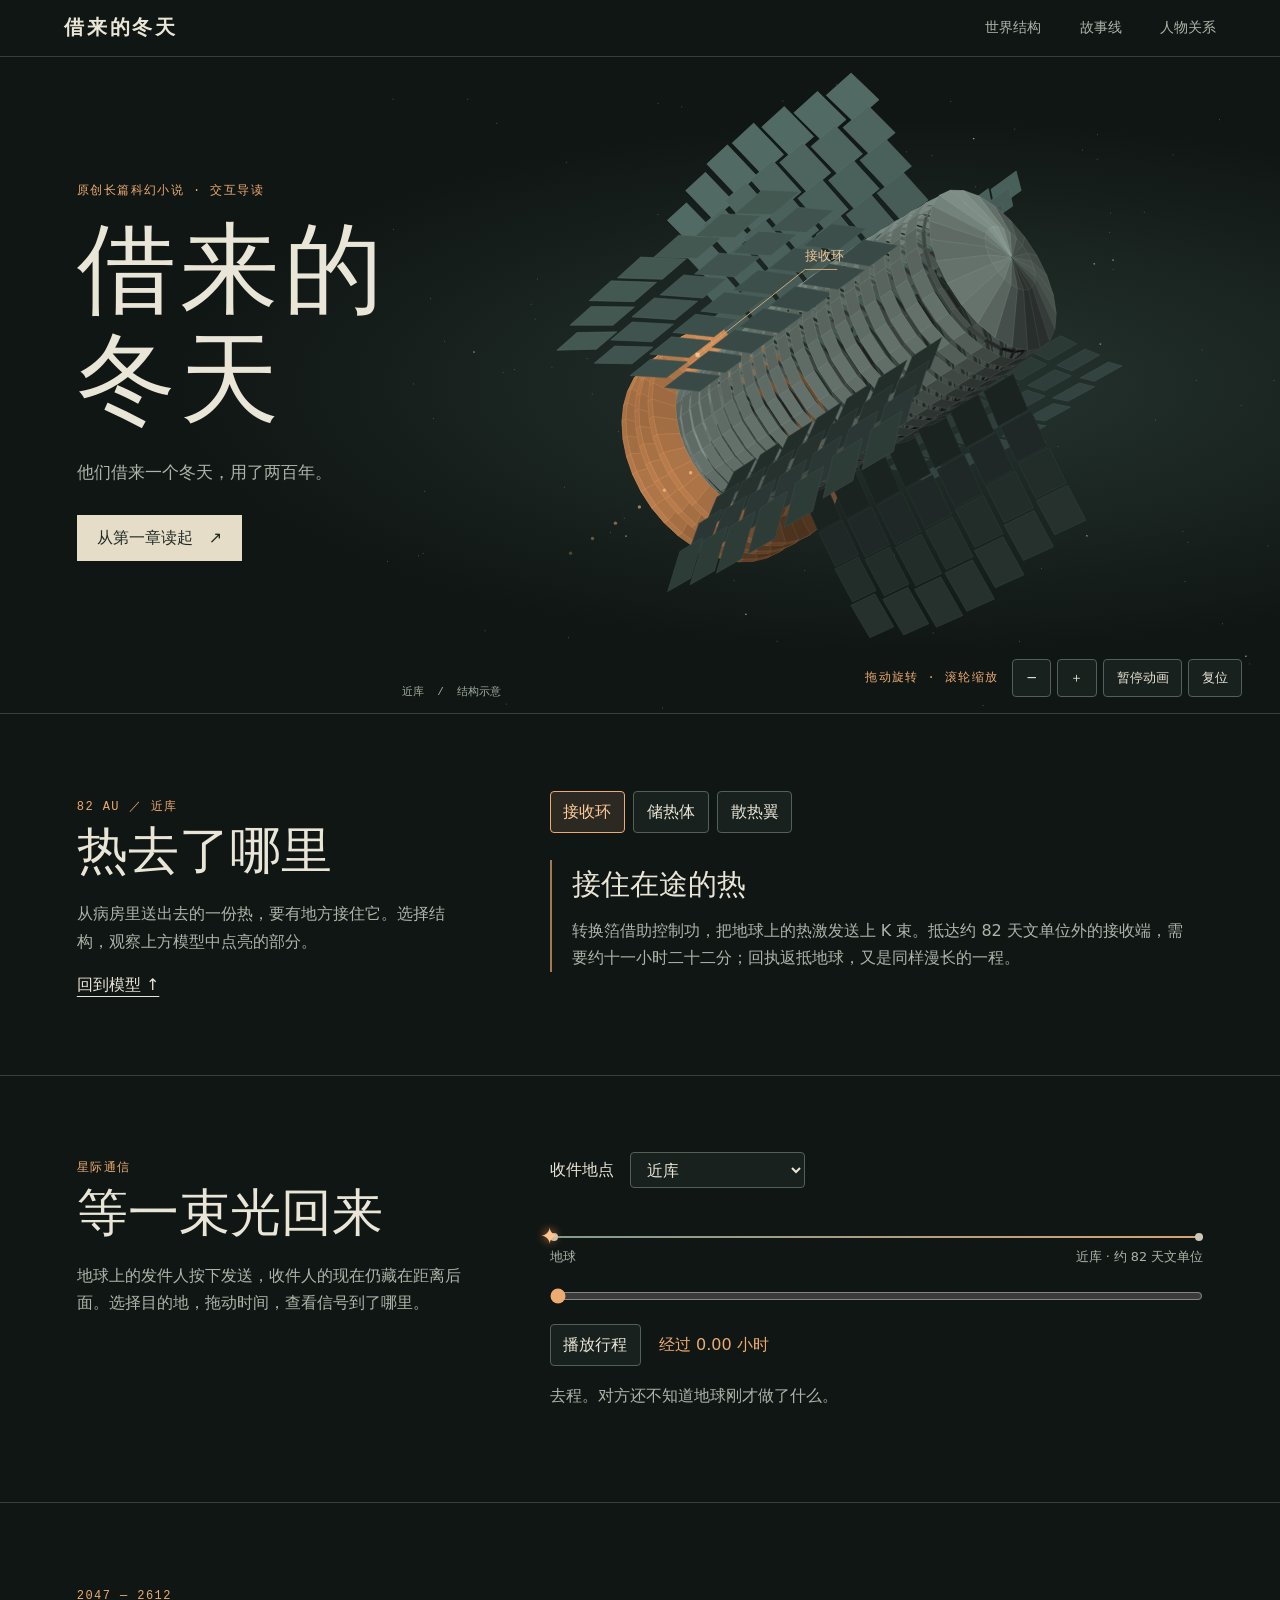
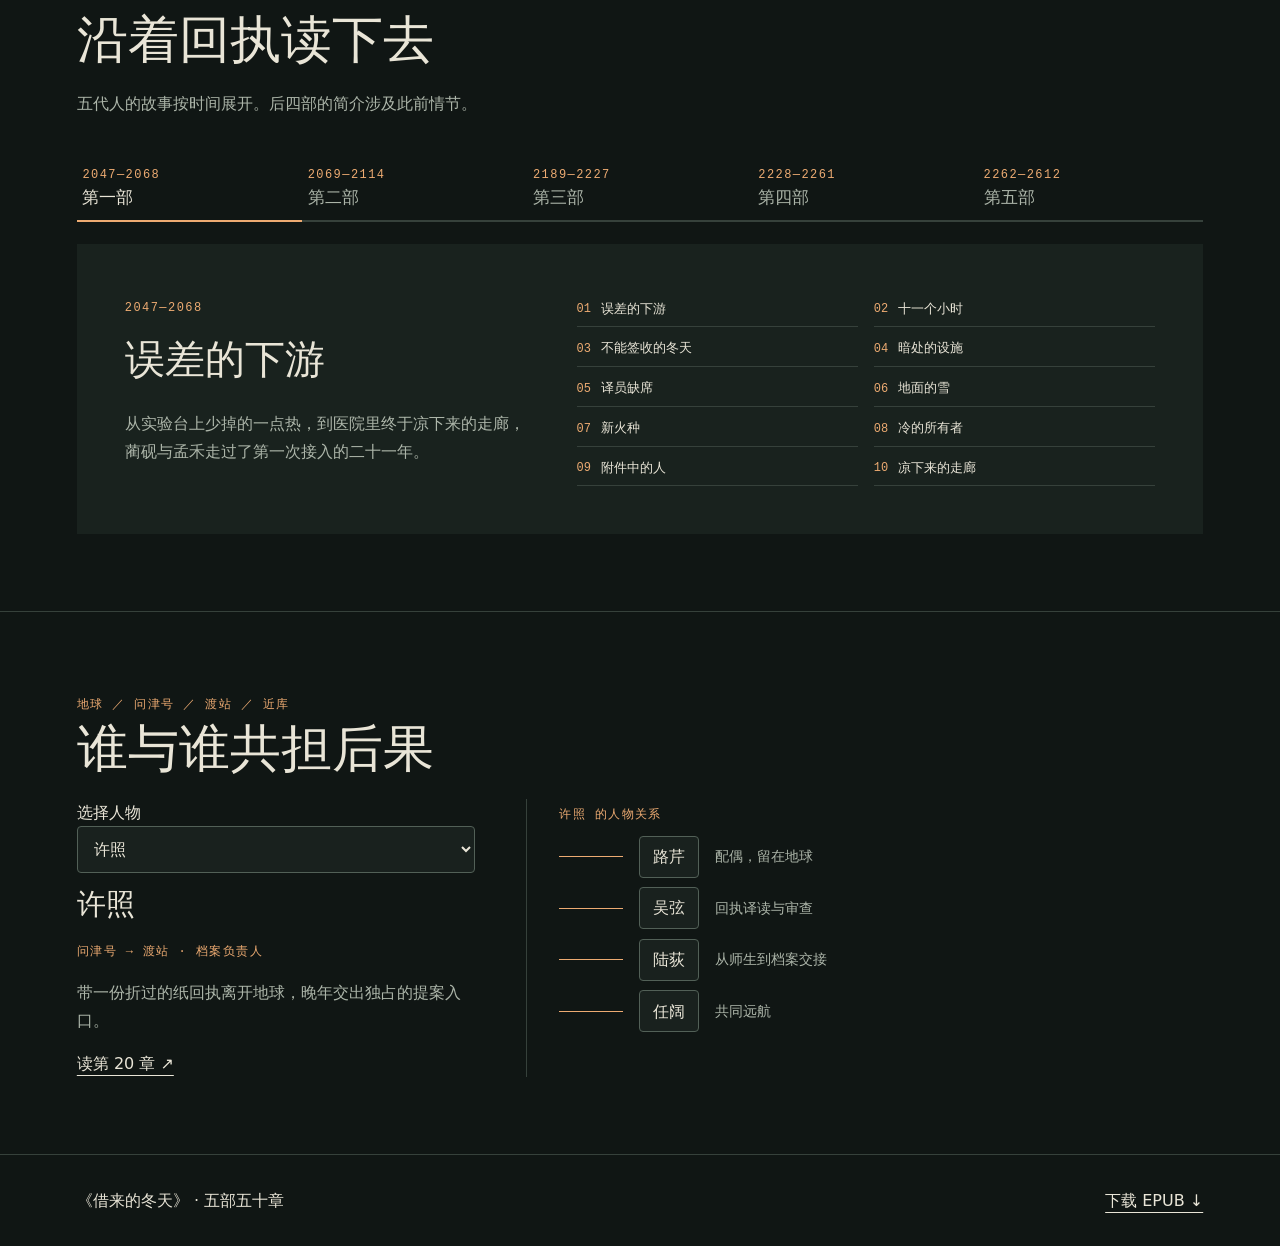
==== index.html @ 165b8f66 "Publish the complete novel and interactive reader guide" ====
<!doctype html><html lang="zh-Hans"><meta charset="utf-8"><meta name="viewport" content="width=device-width, initial-scale=1"><meta name="theme-color" content="#101614"><title>借来的冬天 · 星际导读</title>
<style>
:root{color-scheme:dark;--ink:#e9e5d7;--muted:#acb5a9;--amber:#edab72;--line:#36413b;--paper:#101614;--serif:"Songti SC","Noto Serif CJK SC",serif}*{box-sizing:border-box}html{scroll-behavior:smooth;scroll-padding:5rem}body{margin:0;background:var(--paper);color:var(--ink);font:16px/1.7 system-ui,sans-serif}a{color:inherit;text-underline-offset:.35em}button,select{font:inherit;color:inherit;cursor:pointer;background:#19211e;border:1px solid #526057;border-radius:4px;padding:.4rem .8rem}button:hover,a:hover,button[aria-pressed=true]{color:#ffca99}button[aria-pressed=true]{border-color:var(--amber);background:#2c2923}button:focus-visible,a:focus-visible,canvas:focus-visible,select:focus-visible{outline:2px solid var(--amber);outline-offset:3px}header{padding:.9rem 5vw;display:flex;align-items:center;justify-content:space-between;border-bottom:1px solid var(--line);background:#101614f5}header strong{font:600 1.25rem var(--serif);letter-spacing:.14em}nav{display:flex;gap:clamp(.65rem,3vw,3rem)}nav a{font-size:.85rem;text-decoration:none;color:var(--muted)}main{max-width:1600px;margin:auto}.hero{position:relative;min-height:590px;height:73vh;max-height:850px;overflow:hidden;border-bottom:1px solid var(--line);background:radial-gradient(ellipse at 72% 50%,#26352f,#101614 57%)}canvas{display:block;width:70%;height:100%;position:absolute;right:0;touch-action:none;cursor:grab}canvas:active{cursor:grabbing}.intro{position:absolute;left:6%;top:19%;width:35%;pointer-events:none}.eyebrow,.meta,small{font:12px/1.7 ui-monospace,"PingFang SC",monospace;color:var(--amber);letter-spacing:.12em}h1,h2,h3,h4{font-family:var(--serif);font-weight:500}h1{font-size:clamp(4rem,7.7vw,8.5rem);line-height:1.12;margin:.8rem 0 1.5rem;letter-spacing:.045em}h1 span{display:block}h2{font-size:clamp(2rem,4vw,4rem);margin:0 0 1rem;line-height:1.3}h3{font-size:1.8rem;margin:.45rem 0}p{color:var(--muted);max-width:39em}.intro p{max-width:19em;font-family:var(--serif);font-size:1.06rem}.cta{display:inline-block;background:#e6ddc8;color:#202a25;text-decoration:none;padding:.6em 1.25em;margin-top:.6rem;pointer-events:auto}.cta:hover{color:#55331a}.modelbar{position:absolute;bottom:1rem;right:3%;display:flex;align-items:center;gap:.35rem}.modelbar button{font-size:.84rem}.modelbar small{margin-right:.5rem}.block{padding:clamp(3rem,6vw,6rem) 6%;border-bottom:1px solid var(--line)}.grid{display:grid;grid-template-columns:minmax(13rem,1fr) 1.65fr;gap:6vw}.row{display:flex;flex-wrap:wrap;gap:.5rem}.detail{border-left:2px solid #a07955;padding-left:1.25rem;margin-top:1.7rem;min-height:7rem}.detail p{margin:.5rem 0}.rail{display:grid;grid-template-columns:repeat(5,1fr);margin:2rem 0 1.4rem}.rail button{background:transparent;text-align:left;border:0;border-bottom:2px solid var(--line);padding:.65rem .35rem;color:var(--muted);border-radius:0}.rail button[aria-pressed=true]{border-color:var(--amber);color:var(--ink)}.rail b{display:block;font:1.05rem var(--serif)}.era{background:#19221e;padding:clamp(1rem,4vw,3rem);display:grid;grid-template-columns:1fr 1.4fr;gap:3vw}.era h3{font-size:2.5rem}.chapterlinks{display:grid;grid-template-columns:1fr 1fr;gap:.3rem 1rem;align-content:center}.chapterlinks a{display:flex;text-decoration:none;font-size:.84rem;border-bottom:1px solid var(--line);padding:.35rem 0;gap:.6rem}.chapterlinks i{color:var(--amber);font:12px monospace;align-self:center}.network{margin-top:1rem;display:grid;grid-template-columns:1fr 1.7fr;gap:4vw}.person{width:100%;padding:.75rem}.relations{border-left:1px solid var(--line);padding-left:2rem}.edge{display:flex;align-items:center;gap:1rem;margin:.6rem 0}.edge i{width:clamp(1.5rem,5vw,5rem);height:1px;background:var(--amber)}.edge span{font-size:.9rem;color:var(--muted)}footer{padding:2rem 6%;display:flex;justify-content:space-between;gap:1rem}.changed{animation:appear .4s ease-out}@keyframes appear{from{opacity:.2;transform:translateY(6px)}}@media(max-width:700px){.hero{height:730px;min-height:0;max-height:none}.intro{left:6%;top:6%;width:88%;z-index:1}.intro p{max-width:24em}.intro h1{font-size:3.5rem}.intro h1 span{display:inline}.hero canvas{width:100%;height:64%;top:33%}.modelbar{bottom:.6rem;right:4%}.modelbar small{display:none}.grid,.era,.network{grid-template-columns:1fr;gap:1rem}.rail b{font-size:.85rem}.rail small{font-size:.65rem}.chapterlinks{gap:.3rem 1rem}.relations{padding-left:1rem}nav{gap:.65rem}nav a{font-size:.73rem}.edge{flex-wrap:wrap;gap:.6rem}footer{flex-wrap:wrap}}@media(prefers-reduced-motion:reduce){*{scroll-behavior:auto!important;animation:none!important}}
.track{height:2px;margin:3rem 0 .5rem;background:linear-gradient(90deg,#7f9b8f,#dba271);position:relative}.track:before,.track:after{content:"";position:absolute;top:-3px;width:8px;height:8px;background:#cbc8b8;border-radius:50%}.track:after{right:0}#packet{position:absolute;z-index:1;top:50%;transform:translate(-50%,-50%);font-size:23px;color:#ffc58f;text-shadow:0 0 10px #eb8748}.ends{display:flex;justify-content:space-between;color:var(--muted);font-size:.8rem}#when{width:100%;accent-color:var(--amber);margin:1.25rem 0}#elapsed{align-self:center;margin-left:.6rem;color:var(--amber)}</style>
<header><strong>借来的冬天</strong><nav><a href="#world">世界结构</a><a href="#story">故事线</a><a href="#people">人物关系</a></nav></header><main>
<section class="hero"><canvas tabindex="0" aria-label="近库三维结构模型，方向键旋转，加减键缩放">近库由多孔储热体、接收环和散热翼组成。</canvas><div class="intro"><div class="eyebrow">原创长篇科幻小说 · 交互导读</div><h1>借来的<span>冬天</span></h1><p>他们借来一个冬天，用了两百年。</p><a class="cta" href="借来的冬天·阅读版.html#chapter-1">从第一章读起　↗</a></div><div class="modelbar"><small>拖动旋转 · 滚轮缩放</small><button id="minus" aria-label="缩小模型">−</button><button id="plus" aria-label="放大模型">＋</button><button id="pause">暂停动画</button><button id="reset">复位</button></div></section>
<section class="block grid" id="world"><div><small>82 AU ／ 近库</small><h2>热去了哪里</h2><p>从病房里送出去的一份热，要有地方接住它。选择结构，观察上方模型中点亮的部分。</p><a href="#modeltop" id="view">回到模型 ↑</a></div><div><div class="row" id="parts"></div><div class="detail" id="part" aria-live="polite"></div></div></section>
<section class="block grid" id="light"><div><small>星际通信</small><h2>等一束光回来</h2><p>地球上的发件人按下发送，收件人的现在仍藏在距离后面。选择目的地，拖动时间，查看信号到了哪里。</p></div><div><label for="dest">收件地点　</label><select id="dest"><option>近库</option><option>渡站</option><option>拾温者所在的世界</option></select><div class="track"><span id="packet">✦</span></div><div class="ends"><span>地球</span><span id="there"></span></div><input type="range" id="when" min="0" max="1000" value="0" aria-label="光行时间进度"><div class="row"><button id="send">播放行程</button><output id="elapsed" aria-live="off"></output></div><p id="signalnote"></p></div></section><section class="block" id="story"><small>2047 — 2612</small><h2>沿着回执读下去</h2><p>五代人的故事按时间展开。后四部的简介涉及此前情节。</p><div class="rail" id="rail"></div><div class="era" id="era" aria-live="polite"></div></section>
<section class="block" id="people"><small>地球 ／ 问津号 ／ 渡站 ／ 近库</small><h2>谁与谁共担后果</h2><div class="network"><div><label for="names">选择人物</label><select id="names" class="person"></select><div id="bio"></div></div><div class="relations" id="edges" aria-live="polite"></div></div></section></main><footer><span>《借来的冬天》 · 五部五十章</span><a href="借来的冬天.epub" download>下载 EPUB ↓</a></footer>
<script>
const $=s=>document.querySelector(s), reader='借来的冬天·阅读版.html#chapter-';
const parts=[['接收环','接住在途的热','转换箔借助控制功，把地球上的热激发送上 K 束。抵达约 82 天文单位外的接收端，需要约十一小时二十二分；回执返抵地球，又是同样漫长的一程。'],['储热体','库体会升温','热包在多孔结构中还原成普通热激发。热容与相变区间有限。地球账户上的续配记录，曾经比库体内部缓慢的温升更容易看见。'],['散热翼','向真正的天空排热','库体靠表面向环境辐射。隔离一个旧区段只能停止新的输入；收过的热仍在那里，将继续亮过值班员的一生。']];
const eras=[['2047—2068','误差的下游','从实验台上少掉的一点热，到医院里终于凉下来的走廊，蔺砚与孟禾走过了第一次接入的二十一年。'],['2069—2114','延迟的账单','一个没进统计表的港区，把调查员吴弦带到公共冷网的背面。等下一封回信的岁月里，有人造船，有人留下修管。'],['2189—2227','没有主席的会场','许照醒来时，来路已长过一生。在渡站，一次短暂恢复的流量被译成了生命的恢复。陆荻要回到管路本身，找到谁还能够说话。'],['2228—2261','分热的人','一块遮过窗子的影子，一班不能无限待命的车。沈汀与蒋唯把一条星际协议逐项换算成城市真正承受得起的工程。'],['2262—2612','有限的黎明','岑今在地球核床位，梁见在近库等最后的热包。隔离完成很久以后，另一颗星球上的读者，先打开了退出的附件。']];
const people={
'蔺砚':['地球 · 计量研究员','从一次计量误差追到近库，她签下第一次应用试验，也保存失败条件。',1,{'孟禾':'共同验证转换箔的实际用途'}],
'孟禾':['地球 · 设备工程师','医院改装救下病人，也给同事留下手伤。这两件事跟随了他一生。',3,{'蔺砚':'早期试验伙伴','孟栖':'父女'}],
'孟栖':['地球 · 社区医师','她能等一份调查结果，眼前的病人却不能。她还想在剧团里演一次挑剔的客人。',11,{'孟禾':'父女','吴弦':'亲密朋友'}],
'吴弦':['地球 · 公共热网调查员','她亲手批准柳埠的豁免，也把自己签过的缺项带回公众面前。',15,{'孟栖':'一起走过港区调查','许照':'共同核验远方回执'}],
'许照':['问津号 → 渡站 · 档案负责人','带一份折过的纸回执离开地球，晚年交出独占的提案入口。',20,{'路芹':'配偶，留在地球','吴弦':'回执译读与审查','陆荻':'从师生到档案交接','任阔':'共同远航'}],
'路芹':['地球 · 书籍修复者','她试住过船舱，选择留在有陌生人会推门进来的街上。',19,{'许照':'配偶，跨越航程的私人信件'}],
'任阔':['问津号 · 舰长','他比原定计划多值过几次班。许照醒来，看见了他的两根助行杆。',21,{'许照':'船上的档案负责人'}],
'陆荻':['问津号出生 → 渡站 · 材料修复员','她先想让检修门能从里面打开。后来，她替不能亲自到场的人核查权限。',21,{'许照':'接手档案与更正记录','苔生':'管路维护中的合作者'}],
'苔生':['渡站 · 分布式维护群落','盐水管路与交换时序构成它的身体。打开一根管，可能就越过一个人的边界。',23,{'陆荻':'共同学习维护边界','洄沙':'独立的后继分支'}],
'洄沙':['渡站 · 后继维护群落','它能看见太阳系隔离的记录，要在隔离发生近两年后。',43,{'苔生':'源自其分支'}],
'沈汀':['地球 · 散热工程负责人','她跟着散热翼的影子走到盐场，学会计入窗边的一盏灯。',31,{'蒋唯':'配偶，交通与照护','岑今':'导师与接班人'}],
'蒋唯':['地球 · 交通系统','他知道一辆车最远能去哪里，也知道一段两个人原想走完的海边慢路。',32,{'沈汀':'共同生活','岑今':'一同去海边看潮'}],
'岑今':['地球 · 地面切换协调','她从现场实习生做到最后的切换协调，拿着卷尺去量病床，也推着空轮椅去走那座桥。',48,{'沈汀':'师承与工程交接','梁见':'地球与近库的协作','蒋唯':'旧友'}],
'梁见':['地球 → 近库 · 执行工程师','来自南岬港。他把一把灰柄扳手带到太阳系边缘，后来又带了回来。',49,{'岑今':'隔着约十一光时执行切换','柳苹':'母子','乌昕':'近库岗位交接'}],
'柳苹':['地球 · 南岬港居民','她愿意签搬家，不肯签满意。新铺子的窗口还能看见一道窄海。',46,{'梁见':'母子'}],
'乌昕':['近库 · 维护工程师','退休后住进近库护理社区，要求饭厅的踏步宽到容得下自己的鞋。',47,{'梁见':'近库交班'}]};
const titles=["误差的下游", "十一个小时", "不能签收的冬天", "暗处的设施", "译员缺席", "地面的雪", "新火种", "冷的所有者", "附件中的人", "凉下来的走廊", "港口没有风", "表外温度", "第三种余额", "永久在线", "多出来的一座城", "回执的背面", "发给明年的信", "没有人承诺永远", "问津", "留在夏天的人", "醒来以后的地址", "到达不是会面", "苔生", "一把椅子的权限", "被资助的年代", "等待表决的三年", "无法搬走的海", "多数不在场", "更正记录", "没有主席的会场", "散热面的影子", "房间与天空", "失去名字的班组", "远方的否决票", "给后来者的座位", "工厂搬迁以后", "余温公约", "一张不能投赞成的票", "空出来的功率", "第一个不借冬天的夜晚", "剩余的人", "把未来拆开", "迟到的坏消息", "关灯的顺序", "人工的暮色", "无法转存的东西", "距离十一小时", "在场者签字", "余温", "有限的黎明"];
function button(s,fn,p){let b=document.createElement('button');b.textContent=s;b.onclick=fn;if(p!==undefined)b.setAttribute('aria-pressed',p);return b}
function flash(el){el.classList.remove('changed');void el.offsetWidth;el.classList.add('changed')}
let mode=0;function part(i){mode=i;$('#parts').replaceChildren(...parts.map((v,j)=>button(v[0],()=>part(j),i===j)));$('#part').innerHTML='<h3>'+parts[i][1]+'</h3><p>'+parts[i][2]+'</p>';flash($('#part'));paint()}
function era(i){let e=eras[i];$('#rail').replaceChildren(...eras.map((x,j)=>{let b=button('',()=>era(j),j===i);b.innerHTML='<small>'+x[0]+'</small><b>第'+'一二三四五'[j]+'部</b>';return b}));$('#era').innerHTML='<div><small>'+e[0]+'</small><h3>'+e[1]+'</h3><p>'+e[2]+'</p></div><div class="chapterlinks">'+titles.slice(i*10,i*10+10).map((v,j)=>{let n=i*10+j+1;return '<a href="'+reader+n+'"><i>'+String(n).padStart(2,'0')+'</i>'+v+'</a>'}).join('')+'</div>';flash($('#era'))}
function person(n){let p=people[n];$('#names').value=n;$('#bio').innerHTML='<h3>'+n+'</h3><small>'+p[0]+'</small><p>'+p[1]+'</p><a href="'+reader+p[2]+'">读第 '+p[2]+' 章 ↗</a>';$('#edges').innerHTML='<small>'+n+' 的人物关系</small>';for(let [k,v] of Object.entries(p[3])){let d=document.createElement('div');d.className='edge';d.innerHTML='<i></i>';d.append(button(k,()=>person(k)),Object.assign(document.createElement('span'),{textContent:v}));$('#edges').append(d)}flash($('#edges'))}
for(const n in people)$('#names').add(new Option(n,n));$('#names').onchange=e=>person(e.target.value);person('许照');era(0);
</script>
<script>
const cv=$('canvas'),ctx=cv.getContext('2d');$('.hero').id='modeltop';let yaw=.62,pitch=-.32,zoom=1,t=0,running=!matchMedia('(prefers-reduced-motion:reduce)').matches,drag=null,last=0,w=0,h=0;
const mesh=[], tau=Math.PI*2;
function point(x,r,a){return [x,r*Math.cos(a),r*Math.sin(a)]}
function face(pts,group,shade){mesh.push({pts,group,shade})}
function tube(x1,x2,r1,r2,group,n,base){for(let i=0;i<n;i++){let a=tau*i/n,b=tau*(i+1)/n;face([point(x1,r1,a),point(x2,r2,a),point(x2,r2,b),point(x1,r1,b)],group,base+.22*Math.sin(a+1)+.12*Math.cos(a*3))}}
for(let j=0;j<22;j++){let x=-1.55+j*.138,r=.61+.09*Math.sin(Math.PI*j/22);tube(x,x+.105,r,r,1,24,.55);tube(x+.105,x+.138,r-.05,r-.05,1,24,.36)}
for(let side of [-1,1]){tube(side*1.56,side*1.70,.61,.24,1,24,.59);tube(side*1.70,side*1.71,.24,.01,1,24,.62)}
for(let j=0;j<3;j++){let x=-1.51+j*.18;tube(x,x+.055,.94,.94,0,40,.7);tube(x+.055,x+.061,.94,.73,0,40,.65);tube(x,x-.01,.94,.73,0,40,.53)}
for(let k=0;k<6;k++){let a=k*tau/6+.15;for(let j=0;j<7;j++){let x=-.86+j*.32, tip=1.87+.13*Math.sin(j*.7);for(let z=0;z<4;z++){let r=.67+(tip-.67)*z/4,rr=.67+(tip-.67)*(z+1)/4-.018;face([point(x,r,a),point(x+.27,r,a),point(x+.22,rr,a+.055),point(x-.05,rr,a+.055)],2,.49+.22*Math.cos(a)+.035*z)}}}
function project(p){let [x,y,z]=p,c=Math.cos(yaw),s=Math.sin(yaw),v=x*s+z*c,u=x*c-z*s,cp=Math.cos(pitch),sp=Math.sin(pitch),yy=y*cp-v*sp,zz=v*cp+y*sp,xx=u*.946-yy*.324;yy=u*.324+yy*.946;let f=Math.min(w*.192,h*.205)*zoom*9/(9-zz);return [w*.51+xx*f,h*.48-yy*f,zz]}
function rgb(a){return 'rgb('+a.map(q=>Math.round(Math.max(0,Math.min(255,q)))).join(',')+')'}
function paint(){if(!w)return;ctx.clearRect(0,0,w,h);for(let i=1;i<116;i++){let x=(Math.sin(i*78.23)*4387%1+1)%1*w,y=(Math.sin(i*15.73)*2156%1+1)%1*h;ctx.fillStyle=i%8?'#526157':'#aeb9a6';ctx.fillRect(x,y,i%8?.8:1.5,1)}
let tris=mesh.map(f=>{let q=f.pts.map(project);return {f,q,z:q.reduce((a,b)=>a+b[2],0)/q.length}}).sort((a,b)=>a.z-b.z);
for(let {f,q} of tris){let base=f.group===mode?[217,147,90]:f.group===2?[100,130,122]:[142,160,151];ctx.beginPath();q.forEach(([x,y],i)=>i?ctx.lineTo(x,y):ctx.moveTo(x,y));ctx.closePath();ctx.fillStyle=rgb(base.map(i=>i*f.shade));ctx.fill();ctx.strokeStyle=rgb(base.map(i=>i*(f.shade+.13)));ctx.lineWidth=.55;ctx.stroke()}
if(mode===0){for(let i=0;i<6;i++){let v=((t*.28+i/6)%1),p=project([-3.9+v*2.34,0,0]);ctx.beginPath();ctx.arc(p[0],p[1],1.7,0,tau);ctx.fillStyle='rgba(255,187,125,'+(.25+v*.65)+')';ctx.fill()}}
let anchor=project([[-1.43,.86,0],[.35,.7,.25],[.4,1.77,.26]][mode]);let ex=Math.max(18,Math.min(w-125,anchor[0]+w*.12)),ey=Math.max(36,Math.min(h-70,anchor[1]-h*.13));ctx.beginPath();ctx.moveTo(anchor[0],anchor[1]);ctx.lineTo(ex,ey);ctx.lineTo(ex+32,ey);ctx.strokeStyle='#cda47a';ctx.lineWidth=1;ctx.stroke();ctx.fillStyle='#f1c497';ctx.fillRect(anchor[0]-2,anchor[1]-2,4,4);ctx.font='13px system-ui';ctx.fillText(parts[mode][0],ex,ey-9);
ctx.fillStyle='#9fae9e';ctx.font='11px monospace';ctx.fillText('近库  /  结构示意',18,h-18)}
function resize(){w=cv.clientWidth;h=cv.clientHeight;let d=Math.min(2,devicePixelRatio);cv.width=w*d;cv.height=h*d;ctx.setTransform(d,0,0,d,0,0);paint()}
function scaleBy(v){zoom=Math.max(.66,Math.min(1.65,zoom*v));paint()}
function angles(x,y){yaw+=x;pitch=Math.max(-1.35,Math.min(1.35,pitch+y));paint()}
cv.onpointerdown=e=>{cv.setPointerCapture(e.pointerId);drag=[e.clientX,e.clientY]};cv.onpointermove=e=>{if(!drag)return;angles((e.clientX-drag[0])*.008,(e.clientY-drag[1])*.008);drag=[e.clientX,e.clientY]};cv.onpointerup=cv.onpointercancel=()=>drag=null;cv.addEventListener('wheel',e=>{e.preventDefault();scaleBy(Math.exp(-.001*e.deltaY))},{passive:false});
cv.onkeydown=e=>{let a={ArrowLeft:[-.12,0],ArrowRight:[.12,0],ArrowUp:[0,-.12],ArrowDown:[0,.12]}[e.key];if(a){e.preventDefault();angles(...a)}if(e.key==='+'||e.key==='=')scaleBy(1.1);if(e.key==='-')scaleBy(1/1.1)};
$('#plus').onclick=()=>scaleBy(1.14);$('#minus').onclick=()=>scaleBy(1/1.14);$('#reset').onclick=()=>{zoom=1;yaw=.62;pitch=-.32;paint()};function toggle(){ $('#pause').textContent=running?'暂停动画':'播放动画'}$('#pause').onclick=()=>{running=!running;toggle()};toggle();new ResizeObserver(resize).observe(cv);resize();part(0);let visible=true;new IntersectionObserver(e=>visible=e[0].isIntersecting).observe(cv);
function animate(now){let dt=Math.min(.07,(now-last)/1000);if(dt>=.032){last=now;if(running&&!drag&&visible&&!document.hidden){t+=dt;yaw+=dt*.046;paint()}}requestAnimationFrame(animate)}requestAnimationFrame(animate)
const paths=[['近库','约 82 天文单位',22+44/60,'小时'],['渡站','约 1.80 光年',3.6,'年'],['未知接收者','321 光年',321,'年']];
let trip=null;function stopTrip(){cancelAnimationFrame(trip);trip=null;$('#send').textContent='播放行程'}
function showTrip(){let n=$('#dest').selectedIndex,a=paths[n],v=Number($('#when').value)/1000,one=n===2,f=one?v:1-Math.abs(v*2-1);$('#packet').style.left=f*100+'%';$('#there').textContent=a[0]+' · '+a[1];$('#elapsed').textContent='经过 '+(a[2]*v).toFixed(n===2?1:2)+' '+a[3];$('#signalnote').textContent=one?(v===1?'2612 年。拾温者收到光束，先查退出附件。地球仍在 321 光年之外。':'2291 年发出。这里只追踪去程，书中没有来自这个世界的回信。'):(v===1?'回执最早在这一刻抵达地球。':v<.5?'去程。对方还不知道地球刚才做了什么。':'返程。假设收件时立即回执，地球仍须等待。')}
$('#dest').onchange=()=>{stopTrip();$('#when').value=0;showTrip()};$('#when').oninput=()=>{stopTrip();showTrip()};$('#send').onclick=()=>{if(trip!==null){stopTrip();return}if(+$('#when').value===1000)$('#when').value=0;let start=performance.now()-Number($('#when').value)*8;$('#send').textContent='暂停行程';function tick(now){let v=Math.min(1000,(now-start)/8);$('#when').value=v;showTrip();if(v===1000)stopTrip();else trip=requestAnimationFrame(tick)}trip=requestAnimationFrame(tick)};showTrip()
</script></html>
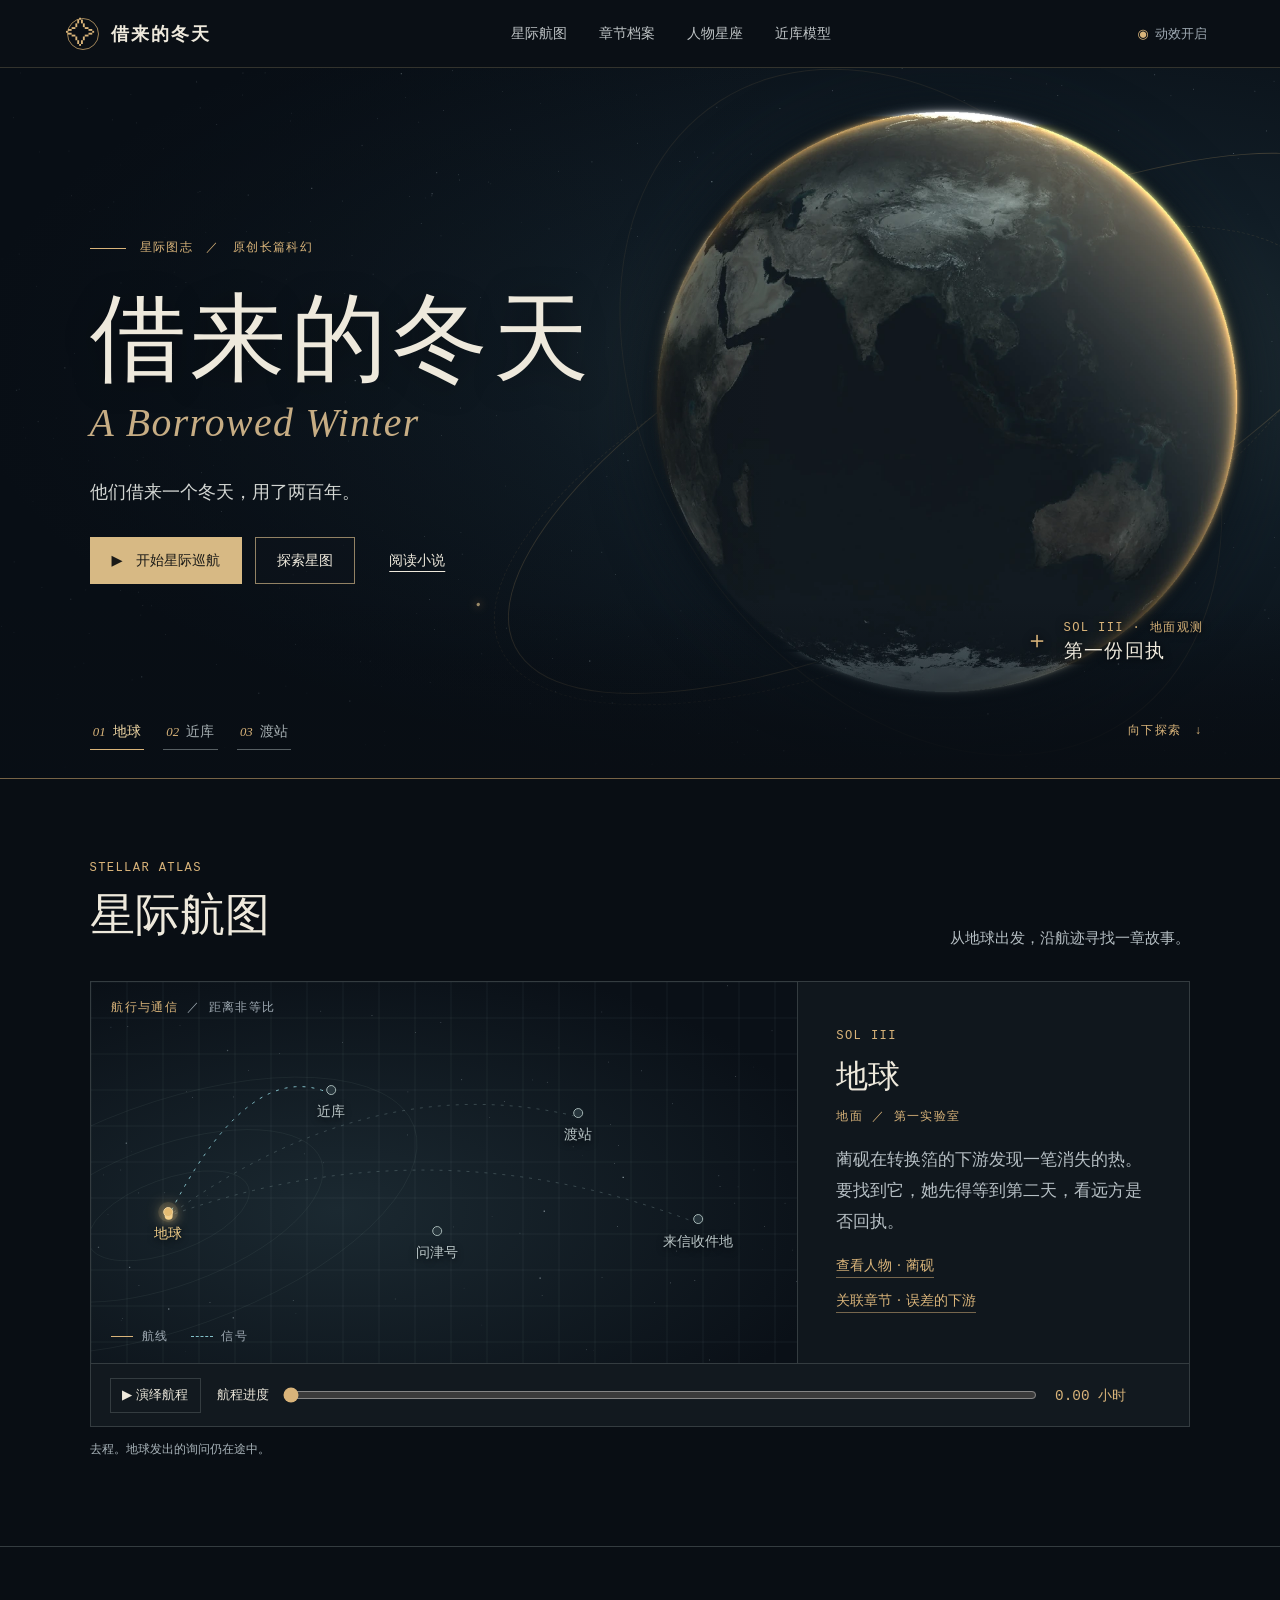
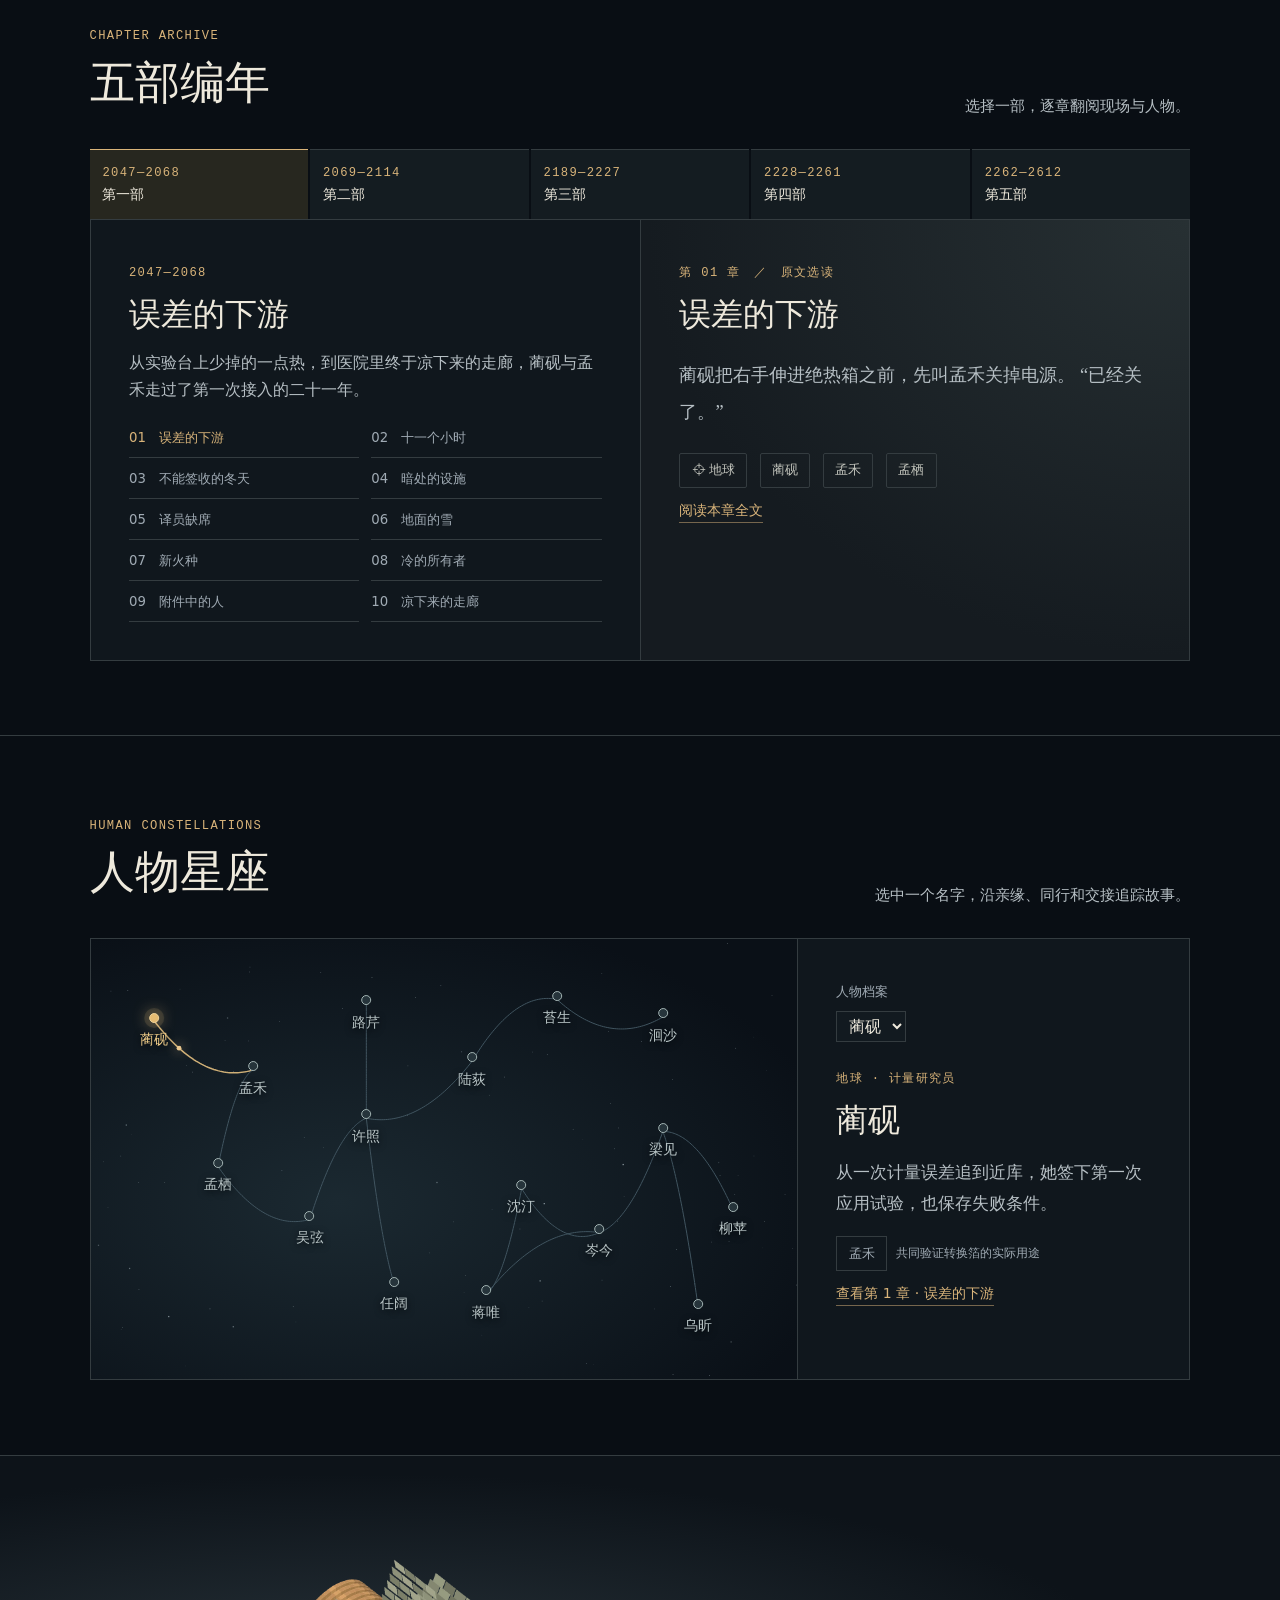
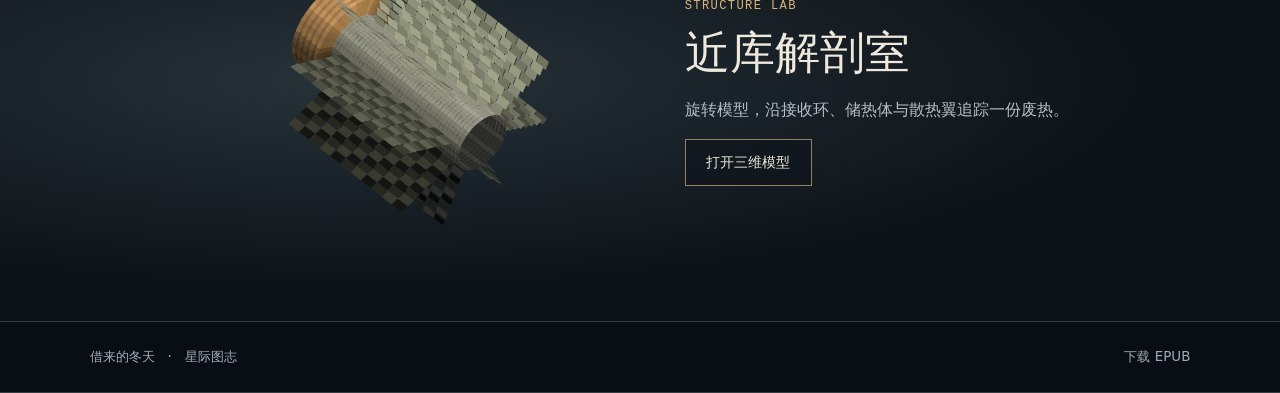
==== commit 82b8c68b: "Build a cinematic atlas linking the novel’s journeys, chapters and characters" ====
--- a/index.html
+++ b/index.html
@@ -1,68 +1,10 @@
-<!doctype html><html lang="zh-Hans"><meta charset="utf-8"><meta name="viewport" content="width=device-width, initial-scale=1"><meta name="theme-color" content="#101614"><title>借来的冬天 · 星际导读</title>
-<style>
-:root{color-scheme:dark;--ink:#e9e5d7;--muted:#acb5a9;--amber:#edab72;--line:#36413b;--paper:#101614;--serif:"Songti SC","Noto Serif CJK SC",serif}*{box-sizing:border-box}html{scroll-behavior:smooth;scroll-padding:5rem}body{margin:0;background:var(--paper);color:var(--ink);font:16px/1.7 system-ui,sans-serif}a{color:inherit;text-underline-offset:.35em}button,select{font:inherit;color:inherit;cursor:pointer;background:#19211e;border:1px solid #526057;border-radius:4px;padding:.4rem .8rem}button:hover,a:hover,button[aria-pressed=true]{color:#ffca99}button[aria-pressed=true]{border-color:var(--amber);background:#2c2923}button:focus-visible,a:focus-visible,canvas:focus-visible,select:focus-visible{outline:2px solid var(--amber);outline-offset:3px}header{padding:.9rem 5vw;display:flex;align-items:center;justify-content:space-between;border-bottom:1px solid var(--line);background:#101614f5}header strong{font:600 1.25rem var(--serif);letter-spacing:.14em}nav{display:flex;gap:clamp(.65rem,3vw,3rem)}nav a{font-size:.85rem;text-decoration:none;color:var(--muted)}main{max-width:1600px;margin:auto}.hero{position:relative;min-height:590px;height:73vh;max-height:850px;overflow:hidden;border-bottom:1px solid var(--line);background:radial-gradient(ellipse at 72% 50%,#26352f,#101614 57%)}canvas{display:block;width:70%;height:100%;position:absolute;right:0;touch-action:none;cursor:grab}canvas:active{cursor:grabbing}.intro{position:absolute;left:6%;top:19%;width:35%;pointer-events:none}.eyebrow,.meta,small{font:12px/1.7 ui-monospace,"PingFang SC",monospace;color:var(--amber);letter-spacing:.12em}h1,h2,h3,h4{font-family:var(--serif);font-weight:500}h1{font-size:clamp(4rem,7.7vw,8.5rem);line-height:1.12;margin:.8rem 0 1.5rem;letter-spacing:.045em}h1 span{display:block}h2{font-size:clamp(2rem,4vw,4rem);margin:0 0 1rem;line-height:1.3}h3{font-size:1.8rem;margin:.45rem 0}p{color:var(--muted);max-width:39em}.intro p{max-width:19em;font-family:var(--serif);font-size:1.06rem}.cta{display:inline-block;background:#e6ddc8;color:#202a25;text-decoration:none;padding:.6em 1.25em;margin-top:.6rem;pointer-events:auto}.cta:hover{color:#55331a}.modelbar{position:absolute;bottom:1rem;right:3%;display:flex;align-items:center;gap:.35rem}.modelbar button{font-size:.84rem}.modelbar small{margin-right:.5rem}.block{padding:clamp(3rem,6vw,6rem) 6%;border-bottom:1px solid var(--line)}.grid{display:grid;grid-template-columns:minmax(13rem,1fr) 1.65fr;gap:6vw}.row{display:flex;flex-wrap:wrap;gap:.5rem}.detail{border-left:2px solid #a07955;padding-left:1.25rem;margin-top:1.7rem;min-height:7rem}.detail p{margin:.5rem 0}.rail{display:grid;grid-template-columns:repeat(5,1fr);margin:2rem 0 1.4rem}.rail button{background:transparent;text-align:left;border:0;border-bottom:2px solid var(--line);padding:.65rem .35rem;color:var(--muted);border-radius:0}.rail button[aria-pressed=true]{border-color:var(--amber);color:var(--ink)}.rail b{display:block;font:1.05rem var(--serif)}.era{background:#19221e;padding:clamp(1rem,4vw,3rem);display:grid;grid-template-columns:1fr 1.4fr;gap:3vw}.era h3{font-size:2.5rem}.chapterlinks{display:grid;grid-template-columns:1fr 1fr;gap:.3rem 1rem;align-content:center}.chapterlinks a{display:flex;text-decoration:none;font-size:.84rem;border-bottom:1px solid var(--line);padding:.35rem 0;gap:.6rem}.chapterlinks i{color:var(--amber);font:12px monospace;align-self:center}.network{margin-top:1rem;display:grid;grid-template-columns:1fr 1.7fr;gap:4vw}.person{width:100%;padding:.75rem}.relations{border-left:1px solid var(--line);padding-left:2rem}.edge{display:flex;align-items:center;gap:1rem;margin:.6rem 0}.edge i{width:clamp(1.5rem,5vw,5rem);height:1px;background:var(--amber)}.edge span{font-size:.9rem;color:var(--muted)}footer{padding:2rem 6%;display:flex;justify-content:space-between;gap:1rem}.changed{animation:appear .4s ease-out}@keyframes appear{from{opacity:.2;transform:translateY(6px)}}@media(max-width:700px){.hero{height:730px;min-height:0;max-height:none}.intro{left:6%;top:6%;width:88%;z-index:1}.intro p{max-width:24em}.intro h1{font-size:3.5rem}.intro h1 span{display:inline}.hero canvas{width:100%;height:64%;top:33%}.modelbar{bottom:.6rem;right:4%}.modelbar small{display:none}.grid,.era,.network{grid-template-columns:1fr;gap:1rem}.rail b{font-size:.85rem}.rail small{font-size:.65rem}.chapterlinks{gap:.3rem 1rem}.relations{padding-left:1rem}nav{gap:.65rem}nav a{font-size:.73rem}.edge{flex-wrap:wrap;gap:.6rem}footer{flex-wrap:wrap}}@media(prefers-reduced-motion:reduce){*{scroll-behavior:auto!important;animation:none!important}}
-.track{height:2px;margin:3rem 0 .5rem;background:linear-gradient(90deg,#7f9b8f,#dba271);position:relative}.track:before,.track:after{content:"";position:absolute;top:-3px;width:8px;height:8px;background:#cbc8b8;border-radius:50%}.track:after{right:0}#packet{position:absolute;z-index:1;top:50%;transform:translate(-50%,-50%);font-size:23px;color:#ffc58f;text-shadow:0 0 10px #eb8748}.ends{display:flex;justify-content:space-between;color:var(--muted);font-size:.8rem}#when{width:100%;accent-color:var(--amber);margin:1.25rem 0}#elapsed{align-self:center;margin-left:.6rem;color:var(--amber)}</style>
-<header><strong>借来的冬天</strong><nav><a href="#world">世界结构</a><a href="#story">故事线</a><a href="#people">人物关系</a></nav></header><main>
-<section class="hero"><canvas tabindex="0" aria-label="近库三维结构模型，方向键旋转，加减键缩放">近库由多孔储热体、接收环和散热翼组成。</canvas><div class="intro"><div class="eyebrow">原创长篇科幻小说 · 交互导读</div><h1>借来的<span>冬天</span></h1><p>他们借来一个冬天，用了两百年。</p><a class="cta" href="借来的冬天·阅读版.html#chapter-1">从第一章读起　↗</a></div><div class="modelbar"><small>拖动旋转 · 滚轮缩放</small><button id="minus" aria-label="缩小模型">−</button><button id="plus" aria-label="放大模型">＋</button><button id="pause">暂停动画</button><button id="reset">复位</button></div></section>
-<section class="block grid" id="world"><div><small>82 AU ／ 近库</small><h2>热去了哪里</h2><p>从病房里送出去的一份热，要有地方接住它。选择结构，观察上方模型中点亮的部分。</p><a href="#modeltop" id="view">回到模型 ↑</a></div><div><div class="row" id="parts"></div><div class="detail" id="part" aria-live="polite"></div></div></section>
-<section class="block grid" id="light"><div><small>星际通信</small><h2>等一束光回来</h2><p>地球上的发件人按下发送，收件人的现在仍藏在距离后面。选择目的地，拖动时间，查看信号到了哪里。</p></div><div><label for="dest">收件地点　</label><select id="dest"><option>近库</option><option>渡站</option><option>拾温者所在的世界</option></select><div class="track"><span id="packet">✦</span></div><div class="ends"><span>地球</span><span id="there"></span></div><input type="range" id="when" min="0" max="1000" value="0" aria-label="光行时间进度"><div class="row"><button id="send">播放行程</button><output id="elapsed" aria-live="off"></output></div><p id="signalnote"></p></div></section><section class="block" id="story"><small>2047 — 2612</small><h2>沿着回执读下去</h2><p>五代人的故事按时间展开。后四部的简介涉及此前情节。</p><div class="rail" id="rail"></div><div class="era" id="era" aria-live="polite"></div></section>
-<section class="block" id="people"><small>地球 ／ 问津号 ／ 渡站 ／ 近库</small><h2>谁与谁共担后果</h2><div class="network"><div><label for="names">选择人物</label><select id="names" class="person"></select><div id="bio"></div></div><div class="relations" id="edges" aria-live="polite"></div></div></section></main><footer><span>《借来的冬天》 · 五部五十章</span><a href="借来的冬天.epub" download>下载 EPUB ↓</a></footer>
-<script>
-const $=s=>document.querySelector(s), reader='借来的冬天·阅读版.html#chapter-';
-const parts=[['接收环','接住在途的热','转换箔借助控制功，把地球上的热激发送上 K 束。抵达约 82 天文单位外的接收端，需要约十一小时二十二分；回执返抵地球，又是同样漫长的一程。'],['储热体','库体会升温','热包在多孔结构中还原成普通热激发。热容与相变区间有限。地球账户上的续配记录，曾经比库体内部缓慢的温升更容易看见。'],['散热翼','向真正的天空排热','库体靠表面向环境辐射。隔离一个旧区段只能停止新的输入；收过的热仍在那里，将继续亮过值班员的一生。']];
-const eras=[['2047—2068','误差的下游','从实验台上少掉的一点热，到医院里终于凉下来的走廊，蔺砚与孟禾走过了第一次接入的二十一年。'],['2069—2114','延迟的账单','一个没进统计表的港区，把调查员吴弦带到公共冷网的背面。等下一封回信的岁月里，有人造船，有人留下修管。'],['2189—2227','没有主席的会场','许照醒来时，来路已长过一生。在渡站，一次短暂恢复的流量被译成了生命的恢复。陆荻要回到管路本身，找到谁还能够说话。'],['2228—2261','分热的人','一块遮过窗子的影子，一班不能无限待命的车。沈汀与蒋唯把一条星际协议逐项换算成城市真正承受得起的工程。'],['2262—2612','有限的黎明','岑今在地球核床位，梁见在近库等最后的热包。隔离完成很久以后，另一颗星球上的读者，先打开了退出的附件。']];
-const people={
-'蔺砚':['地球 · 计量研究员','从一次计量误差追到近库，她签下第一次应用试验，也保存失败条件。',1,{'孟禾':'共同验证转换箔的实际用途'}],
-'孟禾':['地球 · 设备工程师','医院改装救下病人，也给同事留下手伤。这两件事跟随了他一生。',3,{'蔺砚':'早期试验伙伴','孟栖':'父女'}],
-'孟栖':['地球 · 社区医师','她能等一份调查结果，眼前的病人却不能。她还想在剧团里演一次挑剔的客人。',11,{'孟禾':'父女','吴弦':'亲密朋友'}],
-'吴弦':['地球 · 公共热网调查员','她亲手批准柳埠的豁免，也把自己签过的缺项带回公众面前。',15,{'孟栖':'一起走过港区调查','许照':'共同核验远方回执'}],
-'许照':['问津号 → 渡站 · 档案负责人','带一份折过的纸回执离开地球，晚年交出独占的提案入口。',20,{'路芹':'配偶，留在地球','吴弦':'回执译读与审查','陆荻':'从师生到档案交接','任阔':'共同远航'}],
-'路芹':['地球 · 书籍修复者','她试住过船舱，选择留在有陌生人会推门进来的街上。',19,{'许照':'配偶，跨越航程的私人信件'}],
-'任阔':['问津号 · 舰长','他比原定计划多值过几次班。许照醒来，看见了他的两根助行杆。',21,{'许照':'船上的档案负责人'}],
-'陆荻':['问津号出生 → 渡站 · 材料修复员','她先想让检修门能从里面打开。后来，她替不能亲自到场的人核查权限。',21,{'许照':'接手档案与更正记录','苔生':'管路维护中的合作者'}],
-'苔生':['渡站 · 分布式维护群落','盐水管路与交换时序构成它的身体。打开一根管，可能就越过一个人的边界。',23,{'陆荻':'共同学习维护边界','洄沙':'独立的后继分支'}],
-'洄沙':['渡站 · 后继维护群落','它能看见太阳系隔离的记录，要在隔离发生近两年后。',43,{'苔生':'源自其分支'}],
-'沈汀':['地球 · 散热工程负责人','她跟着散热翼的影子走到盐场，学会计入窗边的一盏灯。',31,{'蒋唯':'配偶，交通与照护','岑今':'导师与接班人'}],
-'蒋唯':['地球 · 交通系统','他知道一辆车最远能去哪里，也知道一段两个人原想走完的海边慢路。',32,{'沈汀':'共同生活','岑今':'一同去海边看潮'}],
-'岑今':['地球 · 地面切换协调','她从现场实习生做到最后的切换协调，拿着卷尺去量病床，也推着空轮椅去走那座桥。',48,{'沈汀':'师承与工程交接','梁见':'地球与近库的协作','蒋唯':'旧友'}],
-'梁见':['地球 → 近库 · 执行工程师','来自南岬港。他把一把灰柄扳手带到太阳系边缘，后来又带了回来。',49,{'岑今':'隔着约十一光时执行切换','柳苹':'母子','乌昕':'近库岗位交接'}],
-'柳苹':['地球 · 南岬港居民','她愿意签搬家，不肯签满意。新铺子的窗口还能看见一道窄海。',46,{'梁见':'母子'}],
-'乌昕':['近库 · 维护工程师','退休后住进近库护理社区，要求饭厅的踏步宽到容得下自己的鞋。',47,{'梁见':'近库交班'}]};
-const titles=["误差的下游", "十一个小时", "不能签收的冬天", "暗处的设施", "译员缺席", "地面的雪", "新火种", "冷的所有者", "附件中的人", "凉下来的走廊", "港口没有风", "表外温度", "第三种余额", "永久在线", "多出来的一座城", "回执的背面", "发给明年的信", "没有人承诺永远", "问津", "留在夏天的人", "醒来以后的地址", "到达不是会面", "苔生", "一把椅子的权限", "被资助的年代", "等待表决的三年", "无法搬走的海", "多数不在场", "更正记录", "没有主席的会场", "散热面的影子", "房间与天空", "失去名字的班组", "远方的否决票", "给后来者的座位", "工厂搬迁以后", "余温公约", "一张不能投赞成的票", "空出来的功率", "第一个不借冬天的夜晚", "剩余的人", "把未来拆开", "迟到的坏消息", "关灯的顺序", "人工的暮色", "无法转存的东西", "距离十一小时", "在场者签字", "余温", "有限的黎明"];
-function button(s,fn,p){let b=document.createElement('button');b.textContent=s;b.onclick=fn;if(p!==undefined)b.setAttribute('aria-pressed',p);return b}
-function flash(el){el.classList.remove('changed');void el.offsetWidth;el.classList.add('changed')}
-let mode=0;function part(i){mode=i;$('#parts').replaceChildren(...parts.map((v,j)=>button(v[0],()=>part(j),i===j)));$('#part').innerHTML='<h3>'+parts[i][1]+'</h3><p>'+parts[i][2]+'</p>';flash($('#part'));paint()}
-function era(i){let e=eras[i];$('#rail').replaceChildren(...eras.map((x,j)=>{let b=button('',()=>era(j),j===i);b.innerHTML='<small>'+x[0]+'</small><b>第'+'一二三四五'[j]+'部</b>';return b}));$('#era').innerHTML='<div><small>'+e[0]+'</small><h3>'+e[1]+'</h3><p>'+e[2]+'</p></div><div class="chapterlinks">'+titles.slice(i*10,i*10+10).map((v,j)=>{let n=i*10+j+1;return '<a href="'+reader+n+'"><i>'+String(n).padStart(2,'0')+'</i>'+v+'</a>'}).join('')+'</div>';flash($('#era'))}
-function person(n){let p=people[n];$('#names').value=n;$('#bio').innerHTML='<h3>'+n+'</h3><small>'+p[0]+'</small><p>'+p[1]+'</p><a href="'+reader+p[2]+'">读第 '+p[2]+' 章 ↗</a>';$('#edges').innerHTML='<small>'+n+' 的人物关系</small>';for(let [k,v] of Object.entries(p[3])){let d=document.createElement('div');d.className='edge';d.innerHTML='<i></i>';d.append(button(k,()=>person(k)),Object.assign(document.createElement('span'),{textContent:v}));$('#edges').append(d)}flash($('#edges'))}
-for(const n in people)$('#names').add(new Option(n,n));$('#names').onchange=e=>person(e.target.value);person('许照');era(0);
-</script>
-<script>
-const cv=$('canvas'),ctx=cv.getContext('2d');$('.hero').id='modeltop';let yaw=.62,pitch=-.32,zoom=1,t=0,running=!matchMedia('(prefers-reduced-motion:reduce)').matches,drag=null,last=0,w=0,h=0;
-const mesh=[], tau=Math.PI*2;
-function point(x,r,a){return [x,r*Math.cos(a),r*Math.sin(a)]}
-function face(pts,group,shade){mesh.push({pts,group,shade})}
-function tube(x1,x2,r1,r2,group,n,base){for(let i=0;i<n;i++){let a=tau*i/n,b=tau*(i+1)/n;face([point(x1,r1,a),point(x2,r2,a),point(x2,r2,b),point(x1,r1,b)],group,base+.22*Math.sin(a+1)+.12*Math.cos(a*3))}}
-for(let j=0;j<22;j++){let x=-1.55+j*.138,r=.61+.09*Math.sin(Math.PI*j/22);tube(x,x+.105,r,r,1,24,.55);tube(x+.105,x+.138,r-.05,r-.05,1,24,.36)}
-for(let side of [-1,1]){tube(side*1.56,side*1.70,.61,.24,1,24,.59);tube(side*1.70,side*1.71,.24,.01,1,24,.62)}
-for(let j=0;j<3;j++){let x=-1.51+j*.18;tube(x,x+.055,.94,.94,0,40,.7);tube(x+.055,x+.061,.94,.73,0,40,.65);tube(x,x-.01,.94,.73,0,40,.53)}
-for(let k=0;k<6;k++){let a=k*tau/6+.15;for(let j=0;j<7;j++){let x=-.86+j*.32, tip=1.87+.13*Math.sin(j*.7);for(let z=0;z<4;z++){let r=.67+(tip-.67)*z/4,rr=.67+(tip-.67)*(z+1)/4-.018;face([point(x,r,a),point(x+.27,r,a),point(x+.22,rr,a+.055),point(x-.05,rr,a+.055)],2,.49+.22*Math.cos(a)+.035*z)}}}
-function project(p){let [x,y,z]=p,c=Math.cos(yaw),s=Math.sin(yaw),v=x*s+z*c,u=x*c-z*s,cp=Math.cos(pitch),sp=Math.sin(pitch),yy=y*cp-v*sp,zz=v*cp+y*sp,xx=u*.946-yy*.324;yy=u*.324+yy*.946;let f=Math.min(w*.192,h*.205)*zoom*9/(9-zz);return [w*.51+xx*f,h*.48-yy*f,zz]}
-function rgb(a){return 'rgb('+a.map(q=>Math.round(Math.max(0,Math.min(255,q)))).join(',')+')'}
-function paint(){if(!w)return;ctx.clearRect(0,0,w,h);for(let i=1;i<116;i++){let x=(Math.sin(i*78.23)*4387%1+1)%1*w,y=(Math.sin(i*15.73)*2156%1+1)%1*h;ctx.fillStyle=i%8?'#526157':'#aeb9a6';ctx.fillRect(x,y,i%8?.8:1.5,1)}
-let tris=mesh.map(f=>{let q=f.pts.map(project);return {f,q,z:q.reduce((a,b)=>a+b[2],0)/q.length}}).sort((a,b)=>a.z-b.z);
-for(let {f,q} of tris){let base=f.group===mode?[217,147,90]:f.group===2?[100,130,122]:[142,160,151];ctx.beginPath();q.forEach(([x,y],i)=>i?ctx.lineTo(x,y):ctx.moveTo(x,y));ctx.closePath();ctx.fillStyle=rgb(base.map(i=>i*f.shade));ctx.fill();ctx.strokeStyle=rgb(base.map(i=>i*(f.shade+.13)));ctx.lineWidth=.55;ctx.stroke()}
-if(mode===0){for(let i=0;i<6;i++){let v=((t*.28+i/6)%1),p=project([-3.9+v*2.34,0,0]);ctx.beginPath();ctx.arc(p[0],p[1],1.7,0,tau);ctx.fillStyle='rgba(255,187,125,'+(.25+v*.65)+')';ctx.fill()}}
-let anchor=project([[-1.43,.86,0],[.35,.7,.25],[.4,1.77,.26]][mode]);let ex=Math.max(18,Math.min(w-125,anchor[0]+w*.12)),ey=Math.max(36,Math.min(h-70,anchor[1]-h*.13));ctx.beginPath();ctx.moveTo(anchor[0],anchor[1]);ctx.lineTo(ex,ey);ctx.lineTo(ex+32,ey);ctx.strokeStyle='#cda47a';ctx.lineWidth=1;ctx.stroke();ctx.fillStyle='#f1c497';ctx.fillRect(anchor[0]-2,anchor[1]-2,4,4);ctx.font='13px system-ui';ctx.fillText(parts[mode][0],ex,ey-9);
-ctx.fillStyle='#9fae9e';ctx.font='11px monospace';ctx.fillText('近库  /  结构示意',18,h-18)}
-function resize(){w=cv.clientWidth;h=cv.clientHeight;let d=Math.min(2,devicePixelRatio);cv.width=w*d;cv.height=h*d;ctx.setTransform(d,0,0,d,0,0);paint()}
-function scaleBy(v){zoom=Math.max(.66,Math.min(1.65,zoom*v));paint()}
-function angles(x,y){yaw+=x;pitch=Math.max(-1.35,Math.min(1.35,pitch+y));paint()}
-cv.onpointerdown=e=>{cv.setPointerCapture(e.pointerId);drag=[e.clientX,e.clientY]};cv.onpointermove=e=>{if(!drag)return;angles((e.clientX-drag[0])*.008,(e.clientY-drag[1])*.008);drag=[e.clientX,e.clientY]};cv.onpointerup=cv.onpointercancel=()=>drag=null;cv.addEventListener('wheel',e=>{e.preventDefault();scaleBy(Math.exp(-.001*e.deltaY))},{passive:false});
-cv.onkeydown=e=>{let a={ArrowLeft:[-.12,0],ArrowRight:[.12,0],ArrowUp:[0,-.12],ArrowDown:[0,.12]}[e.key];if(a){e.preventDefault();angles(...a)}if(e.key==='+'||e.key==='=')scaleBy(1.1);if(e.key==='-')scaleBy(1/1.1)};
-$('#plus').onclick=()=>scaleBy(1.14);$('#minus').onclick=()=>scaleBy(1/1.14);$('#reset').onclick=()=>{zoom=1;yaw=.62;pitch=-.32;paint()};function toggle(){ $('#pause').textContent=running?'暂停动画':'播放动画'}$('#pause').onclick=()=>{running=!running;toggle()};toggle();new ResizeObserver(resize).observe(cv);resize();part(0);let visible=true;new IntersectionObserver(e=>visible=e[0].isIntersecting).observe(cv);
-function animate(now){let dt=Math.min(.07,(now-last)/1000);if(dt>=.032){last=now;if(running&&!drag&&visible&&!document.hidden){t+=dt;yaw+=dt*.046;paint()}}requestAnimationFrame(animate)}requestAnimationFrame(animate)
-const paths=[['近库','约 82 天文单位',22+44/60,'小时'],['渡站','约 1.80 光年',3.6,'年'],['未知接收者','321 光年',321,'年']];
-let trip=null;function stopTrip(){cancelAnimationFrame(trip);trip=null;$('#send').textContent='播放行程'}
-function showTrip(){let n=$('#dest').selectedIndex,a=paths[n],v=Number($('#when').value)/1000,one=n===2,f=one?v:1-Math.abs(v*2-1);$('#packet').style.left=f*100+'%';$('#there').textContent=a[0]+' · '+a[1];$('#elapsed').textContent='经过 '+(a[2]*v).toFixed(n===2?1:2)+' '+a[3];$('#signalnote').textContent=one?(v===1?'2612 年。拾温者收到光束，先查退出附件。地球仍在 321 光年之外。':'2291 年发出。这里只追踪去程，书中没有来自这个世界的回信。'):(v===1?'回执最早在这一刻抵达地球。':v<.5?'去程。对方还不知道地球刚才做了什么。':'返程。假设收件时立即回执，地球仍须等待。')}
-$('#dest').onchange=()=>{stopTrip();$('#when').value=0;showTrip()};$('#when').oninput=()=>{stopTrip();showTrip()};$('#send').onclick=()=>{if(trip!==null){stopTrip();return}if(+$('#when').value===1000)$('#when').value=0;let start=performance.now()-Number($('#when').value)*8;$('#send').textContent='暂停行程';function tick(now){let v=Math.min(1000,(now-start)/8);$('#when').value=v;showTrip();if(v===1000)stopTrip();else trip=requestAnimationFrame(tick)}trip=requestAnimationFrame(tick)};showTrip()
-</script></html>
+<!doctype html><html lang="zh-CN"><head><meta charset="utf-8"><meta name="viewport" content="width=device-width,initial-scale=1"><meta name="theme-color" content="#0a1016"><title>借来的冬天 · 星际图志</title><meta name="description" content="探索《借来的冬天》的五部五十章、星际航线、近库结构与人物关系。"><link rel="stylesheet" href="assets/atlas.css"></head><body>
+<header><a class="brand" href="#cover"><i class="emblem">✧</i> 借来的冬天</a><nav><a href="#atlas">星际航图</a><a href="#archive">章节档案</a><a href="#cast">人物星座</a><a href="lab.html#world">近库模型</a></nav><button class="quiet" id="motion" aria-pressed="true">动效开启</button></header>
+<main><section class="cover" id="cover"><canvas id="sky" aria-hidden="true"></canvas><div class="orbital" aria-hidden="true"><i></i><i></i><i></i></div><div class="objects" aria-hidden="true"><img class="active" src="assets/earth.webp" alt=""><img src="assets/reservoir.webp" alt=""><img src="assets/station.webp" alt=""></div><div class="vignette"></div><div class="hero-copy"><div class="over"><span></span> 星际图志　／　原创长篇科幻</div><h1>借来的冬天</h1><div class="latin">A Borrowed Winter</div><p id="heroquote">他们借来一个冬天，用了两百年。</p><div class="actions"><button class="gold" id="tourStart">▶　开始星际巡航</button><a class="ghost" href="#atlas">探索星图</a><a class="ghost" href="借来的冬天·阅读版.html#chapter-1">阅读小说</a></div></div><div class="plate"><span class="cross">＋</span><div><small id="platecode"></small><strong id="platetitle"></strong></div></div><div class="hero-foot"><div class="scenebtns" id="scenes" aria-label="切换观测场景"></div><a href="#atlas" class="scrollhint">向下探索　↓</a></div></section>
+<section class="section" id="atlas"><div class="section-head"><div><small>STELLAR ATLAS</small><h2>星际航图</h2></div><p>从地球出发，沿航迹寻找一章故事。</p></div>
+<div class="atlasgrid"><div class="chart"><div class="chartlabel">航行与通信 <span>／ 距离非等比</span></div><canvas id="map" aria-hidden="true"></canvas><div id="pins"></div><div class="mapkey"><i></i> 航线　 <i></i> 信号</div></div><article class="dossier"><small id="placecode"></small><h3 id="placetitle"></h3><div id="placedist" class="value"></div><p id="placedesc"></p><button id="follow" class="textbtn"></button><a id="placechapter"></a></article></div>
+<div class="trackbar"><button id="playRoute">▶ 演绎航程</button><label>航程进度 <input id="travel" type="range" min="0" max="1000" value="0"></label><output id="readout"></output></div><p id="routenote" class="note"></p></section>
+<section class="section" id="archive"><div class="section-head"><div><small>CHAPTER ARCHIVE</small><h2>五部编年</h2></div><p>选择一部，逐章翻阅现场与人物。</p></div><div id="volumes" class="volumes"></div><div class="archivegrid"><div><small id="volyear"></small><h3 id="volname"></h3><p id="volsummary"></p><div class="chaplist" id="chaplist"></div></div><article id="page" class="page"><small id="chapnum"></small><h3 id="chaptitle"></h3><blockquote id="excerpt"></blockquote><div id="tags" class="row"></div><a id="readchapter" class="textbtn"></a></article></div></section>
+<section class="section" id="cast"><div class="section-head"><div><small>HUMAN CONSTELLATIONS</small><h2>人物星座</h2></div><p>选中一个名字，沿亲缘、同行和交接追踪故事。</p></div><div class="castgrid"><div class="constellation"><canvas id="threads" aria-hidden="true"></canvas><div id="stars"></div></div><article class="dossier"><label for="picker">人物档案</label><select id="picker"></select><small id="profession"></small><h3 id="pname"></h3><p id="pdesc"></p><div id="links"></div><a id="pchapter" class="textbtn"></a></article></div></section>
+<section class="lab"><img src="assets/reservoir.webp" alt="近库多层散热翼与接收环"><div><small>STRUCTURE LAB</small><h2>近库解剖室</h2><p>旋转模型，沿接收环、储热体与散热翼追踪一份废热。</p><a href="lab.html#modeltop" class="ghost">打开三维模型</a></div></section></main><dialog id="tour" aria-labelledby="tourTitle"><div class="film"><div class="filmArt"><img id="shot" alt=""></div><div class="filmMask"></div><div class="filmTop"><small>星际巡航　／　含全书情节</small><button id="closeTour" aria-label="关闭巡航">关闭　×</button></div><div class="filmText"><small id="tourYear"></small><h2 id="tourTitle"></h2><p id="tourLine"></p><a class="textbtn" id="tourChapter">进入这一章</a></div><div class="filmControls"><div class="beats" id="beats"></div><div class="row"><button id="prevShot" aria-label="上一幕">‹</button><button id="holdShot">暂停巡航</button><button id="nextShot" aria-label="下一幕">›</button></div></div></div></dialog><footer><span>借来的冬天　·　星际图志</span><a href="借来的冬天.epub" download>下载 EPUB</a></footer>
+<script src="assets/book.js"></script><script src="assets/atlas.js"></script></body></html>
--- a/assets/atlas.css
+++ b/assets/atlas.css
@@ -0,0 +1,5 @@
+:root{color-scheme:dark;--bg:#090e14;--fg:#eee9dc;--gold:#d9b47a;--dim:#a0abb4;--line:#343c40;--serif:"Songti SC",STSong,"Noto Serif CJK SC",serif}*{box-sizing:border-box}html{scroll-behavior:smooth;scroll-padding-top:74px}body{margin:0;background:var(--bg);color:var(--fg);font:16px/1.65 system-ui,sans-serif}a{color:inherit;text-underline-offset:4px;text-decoration:none}a:hover,button:hover{color:#ffe0a7}button,input,select{font:inherit;color:inherit}button,select{background:transparent;border:1px solid var(--line);cursor:pointer}button:focus-visible,a:focus-visible,input:focus-visible,select:focus-visible{outline:2px solid var(--gold);outline-offset:4px}header{height:68px;padding:0 5.2%;display:flex;align-items:center;justify-content:space-between;border-bottom:1px solid #bdab7e3a;background:#0b1016f5;position:sticky;top:0;z-index:8}nav,.actions,.row,.hero-foot,.scenebtns,.section-head,footer{display:flex;align-items:center}nav{gap:2rem;font-size:.88rem;color:#bec3c5}.brand{display:flex;align-items:center;gap:.75rem;font:600 1.15rem var(--serif);letter-spacing:.12em}.emblem{display:grid;place-content:center;width:32px;height:32px;border:1px solid #9e8358;border-radius:50%;font:30px Georgia;color:var(--gold)}.quiet{border:0;color:var(--dim);font-size:.8rem}.quiet:before{content:'◉';color:var(--gold);margin-right:7px}.cover{isolation:isolate;overflow:hidden;position:relative;height:clamp(570px,79vh,840px);background:radial-gradient(ellipse at 76% 42%,#27373c 0,#111d26 33%,#080e15 73%);border-bottom:1px solid #776346}.cover canvas,.objects,.vignette,.orbital{position:absolute;inset:0;width:100%;height:100%;pointer-events:none}.objects img{position:absolute;width:min(49vw,650px);height:auto;top:47%;left:74%;opacity:0;transform:translate(-44%,-48%) scale(.82);transition:opacity 1.1s,transform 1.5s cubic-bezier(.18,.74,.25,1);filter:drop-shadow(0 5px 32px #0a1219)}.objects img.active{opacity:1;transform:translate(-50%,-50%) scale(1)}.vignette{background:linear-gradient(90deg,#080e15bb,transparent 62%),linear-gradient(0deg,#090e14 0,transparent 25%)}.orbital i{position:absolute;width:77%;height:48%;left:36%;top:26%;border:1px solid #b7986448;border-radius:50%;transform:rotate(-27deg)}.orbital i:nth-child(2){width:70%;top:32%;transform:rotate(-24deg);border-style:dashed;opacity:.5}.orbital i:nth-child(3){width:58%;height:75%;left:43%;top:11%;transform:rotate(57deg);opacity:.4}.hero-copy{position:absolute;left:7%;top:24%;pointer-events:none}.hero-copy a{pointer-events:auto}.over,small,.chartlabel,.mapkey,.plate,.scrollhint,.note,.value{font:500 .76rem/1.65 ui-monospace,"PingFang SC",monospace;letter-spacing:.11em;color:var(--gold)}.over{display:flex;align-items:center;gap:14px}.over span{width:36px;height:1px;background:var(--gold)}h1,h2,h3{font-family:var(--serif);font-weight:500;margin:0;line-height:1.23}h1{font-size:clamp(4rem,7.5vw,8rem);letter-spacing:.05em;margin:1.35rem 0 .1rem;text-shadow:0 3px 30px #0006}.latin{font:italic clamp(1.6rem,3.1vw,3rem) Georgia,serif;letter-spacing:.035em;color:#c7ad84}.hero-copy p{font:1.12rem/1.9 var(--serif);margin:1.8rem 0;color:#d3d6d3}.actions,.row{gap:.8rem}.gold,.ghost{display:inline-flex;align-items:center;justify-content:center;padding:.65rem 1.3rem;font-size:.9rem;border:1px solid #928264}.gold{background:#d7b984;color:#1a1a17;border-color:#d7b984}.gold:hover{background:#f0d2a2;color:#161616}.gold b{margin-left:1rem}.ghost{background:#0d141ba1}.hero-foot{position:absolute;bottom:4%;left:7%;right:6%;justify-content:space-between}.scenebtns{gap:1.2rem}.scenebtns button{border:0;border-bottom:1px solid #586064;padding:.4rem .2rem;color:#a7b0b3;font-size:.85rem}.scenebtns button span{font:italic .8rem Georgia;color:var(--gold);margin-right:.45rem}.scenebtns [aria-pressed=true]{border-color:var(--gold);color:#f2d9a6}.plate{position:absolute;right:6%;bottom:16%;display:flex;gap:.8rem;align-items:center;text-shadow:0 1px 8px black}.plate strong{display:block;font:1.2rem var(--serif);color:var(--fg)}.cross{font-size:1.5rem}.section,.lab,footer{padding:clamp(3rem,5.8vw,6.3rem) 7%;border-bottom:1px solid var(--line)}.section-head{justify-content:space-between;align-items:end;gap:2rem;margin-bottom:1.9rem}h2{font-size:clamp(2.15rem,3.5vw,3.9rem);margin:.5rem 0}h3{font-size:clamp(1.7rem,2.5vw,2.7rem);margin:.65rem 0}p,blockquote{color:#b6bfc4}.section-head p{margin:0;font-size:.94rem}.atlasgrid,.castgrid,.archivegrid{display:grid;grid-template-columns:1.8fr 1fr;border:1px solid var(--line);background:#10171d}.chart,.constellation{position:relative;min-height:330px;background:radial-gradient(ellipse at 35% 60%,#1b2931,#0a1017 80%);overflow:hidden}.chart canvas,.constellation canvas,#pins,#stars{position:absolute;inset:0;width:100%;height:100%}.chartlabel,.mapkey{position:absolute;left:1.3rem;top:1rem;z-index:1;pointer-events:none}.chartlabel span,.mapkey{color:var(--dim)}.mapkey{top:auto;bottom:1rem}.mapkey i{display:inline-block;width:22px;border-bottom:1px solid var(--gold);vertical-align:middle}.mapkey i+i{border-bottom:1px dashed #83c0c9}.node{position:absolute;transform:translate(-50%,-50%);border:0;font-size:.86rem;padding:.35em;white-space:nowrap;text-shadow:0 2px 7px #05090c;color:#bac6c7}.node:before{content:'';width:8px;height:8px;border:1px solid #a4b5b4;background:#26343b;border-radius:100%;display:block;margin:0 auto .35rem}.node[aria-pressed=true]{color:#f3cf8a}.node[aria-pressed=true]:before{background:#e5bb72;border-color:#eed29a;box-shadow:0 0 0 5px #e0ba7922,0 0 16px #e0ba79}.dossier,.archivegrid>div,.page{padding:clamp(1.2rem,3vw,3.5rem)}.dossier{border-left:1px solid var(--line)}.dossier a,.textbtn{font-size:.88rem;color:var(--gold);background:none;border:none;padding:0;border-bottom:1px solid #76664d;display:table;margin:.7rem 0}.dossier p{font:1.05rem/1.85 var(--serif)}.trackbar{display:flex;gap:1rem;align-items:center;background:#12191f;padding:.85rem 1.2rem;border:1px solid var(--line);border-top:0}.trackbar button,.row button,#links button{padding:.35rem .7rem;font-size:.83rem}.trackbar label{display:flex;align-items:center;gap:.75rem;flex:1;font-size:.84rem}.trackbar input{flex:1;width:5rem;accent-color:var(--gold)}.trackbar output{min-width:8em;color:var(--gold);font: .9rem monospace}.note{color:#a9b4ba;letter-spacing:0}.volumes{display:grid;grid-template-columns:repeat(5,1fr);gap:2px}.volumes button{border:0;border-top:1px solid var(--line);padding:.8rem;background:#141c21;text-align:left;font-size:.88rem}.volumes small{display:block}.volumes [aria-pressed=true]{background:#27271f;border-top-color:var(--gold)}.archivegrid{grid-template-columns:1fr 1fr}.chaplist{display:grid;grid-template-columns:1fr 1fr;gap:2px 12px}.chaplist button{text-align:left;color:var(--dim);font-size:.83rem;border:0;border-bottom:1px solid var(--line);padding:.5rem 0}.chaplist button[aria-pressed=true]{color:var(--gold)}.page{border-left:1px solid var(--line);background:radial-gradient(at top right,#273033,#151b20 70%);position:relative}.page blockquote{font:1.15rem/2 var(--serif);margin:1.4rem 0}.row{flex-wrap:wrap}.row button{color:#c2c4bc;border-radius:2px}.constellation{min-height:440px}.dossier select{display:block;background:#121a20;margin:.4rem 0 1.4rem;padding:.25rem .5rem}.dossier label{font-size:.82rem;color:var(--dim)}#links div{display:flex;align-items:center;gap:.6rem;margin:.4rem 0;font-size:.78rem;color:var(--dim)}.lab{display:flex;align-items:center;justify-content:center;gap:7%;background:radial-gradient(at 28% 48%,#273239,#0d1319 60%)}.lab img{width:36%;max-width:420px}.lab p{max-width:28em}footer{justify-content:space-between;color:var(--dim);font-size:.84rem;padding-block:1.5rem}.reveal{animation:appear .56s ease both}@keyframes appear{from{opacity:.1;transform:translateY(9px)}}
+body.still *,body.still *:before{animation:none!important;transition:none!important}html:has(body.still){scroll-behavior:auto}@media(max-width:760px){header{height:auto;min-height:58px;padding:.55rem 5%;flex-wrap:wrap;gap:.4rem}.brand{font-size:1rem}nav{order:3;justify-content:space-between;width:100%;gap:.4rem;font-size:.79rem}html{scroll-padding-top:95px}.cover{height:650px}.hero-copy{top:10%;left:6%}h1{font-size:clamp(3rem,12vw,5rem);margin:.75rem 0 0}.hero-copy p{font-size:1rem;margin:.9rem 0}.objects img{width:74vw;max-width:340px;left:62%;top:65%}.orbital i{top:50%;height:25%;left:0;width:110%}.orbital i:nth-child(2){top:53%;width:105%}.orbital i:nth-child(3){top:39%;height:49%}.plate{bottom:14%;right:5%}.hero-foot{left:5%;right:5%;bottom:3%}.scrollhint{display:none}.section{padding-inline:5%}.section-head{display:block}.section-head p{margin-top:.7rem}.atlasgrid,.archivegrid,.castgrid{grid-template-columns:1fr}.chart{min-height:260px}.dossier,.page{border-left:0;border-top:1px solid var(--line)}.trackbar{flex-wrap:wrap;gap:.5rem}.trackbar label{min-width:55%}.volumes button{padding:.45rem .25rem;font-size:.76rem}.volumes small{font-size:.6rem;letter-spacing:0}.constellation{min-height:350px}.lab{padding-inline:5%;gap:1rem}.lab img{width:30%}.scenebtns{gap:.6rem}.value{font-size:.85rem}.node{font-size:.78rem}}
+@media(prefers-reduced-motion:reduce){html{scroll-behavior:auto}.objects img,.reveal{transition:none;animation:none}}
+.hero-copy button{pointer-events:auto}.gold{cursor:pointer}.hero-copy .actions{flex-wrap:wrap}.hero-copy .ghost:last-child{border-color:transparent;background:transparent;text-decoration:underline;text-underline-offset:.35rem}
+dialog{padding:0;border:1px solid #807053;background:#101820;color:var(--fg);width:min(1090px,94vw);max-width:none;max-height:90dvh}dialog::backdrop{background:#020609e8;backdrop-filter:blur(7px)}body:has(dialog[open]){overflow:hidden}.film{position:relative;isolation:isolate;min-height:min(590px,85dvh);overflow:hidden;background:radial-gradient(ellipse at 75% 25%,#34434a,#0c131a 75%)}.filmArt,.filmMask,.filmTop,.filmText,.filmControls{position:absolute}.filmArt,.filmMask{inset:0}.filmArt img{width:75%;position:absolute;left:40%;top:-14%;animation:approach 10s ease-out both}.filmMask{background:linear-gradient(90deg,#0a1018e8,transparent 75%),linear-gradient(0deg,#090d15 0,transparent 55%)}.filmTop,.filmControls{left:5%;right:5%;display:flex;align-items:center;justify-content:space-between;gap:1rem}.filmTop{top:5%}.filmTop button,.filmControls button{padding:.2rem .7rem;background:#0a111bbb}.filmText{left:7%;top:29%;width:min(70%,520px)}.filmText p{font:1.1rem/1.9 var(--serif);color:#e1ded3}.filmControls{bottom:5%}.beats{display:flex;gap:.35rem;flex:1}.beats button{position:relative;overflow:hidden;flex:1;height:12px;border:0;border-bottom:2px solid #69634f;background:none;padding:0}.beats button[aria-pressed=true]{border-color:var(--gold)}.beats button:after{content:'';display:block;height:3px;background:var(--gold);width:var(--fill,0%)}@keyframes approach{from{transform:translate(3%,3%) scale(.89)}to{transform:translate(-7%,7%) scale(1.09)}}@media(max-width:600px){.film{min-height:min(650px,83dvh)}.filmText{top:auto;bottom:17%;width:86%}.filmArt img{width:100%;left:12%;top:3%}.filmControls{flex-wrap:wrap}.beats{min-width:100%}.hero-copy .actions{gap:.35rem}.hero-copy .actions>*{padding:.54rem .7rem;font-size:.84rem}}
